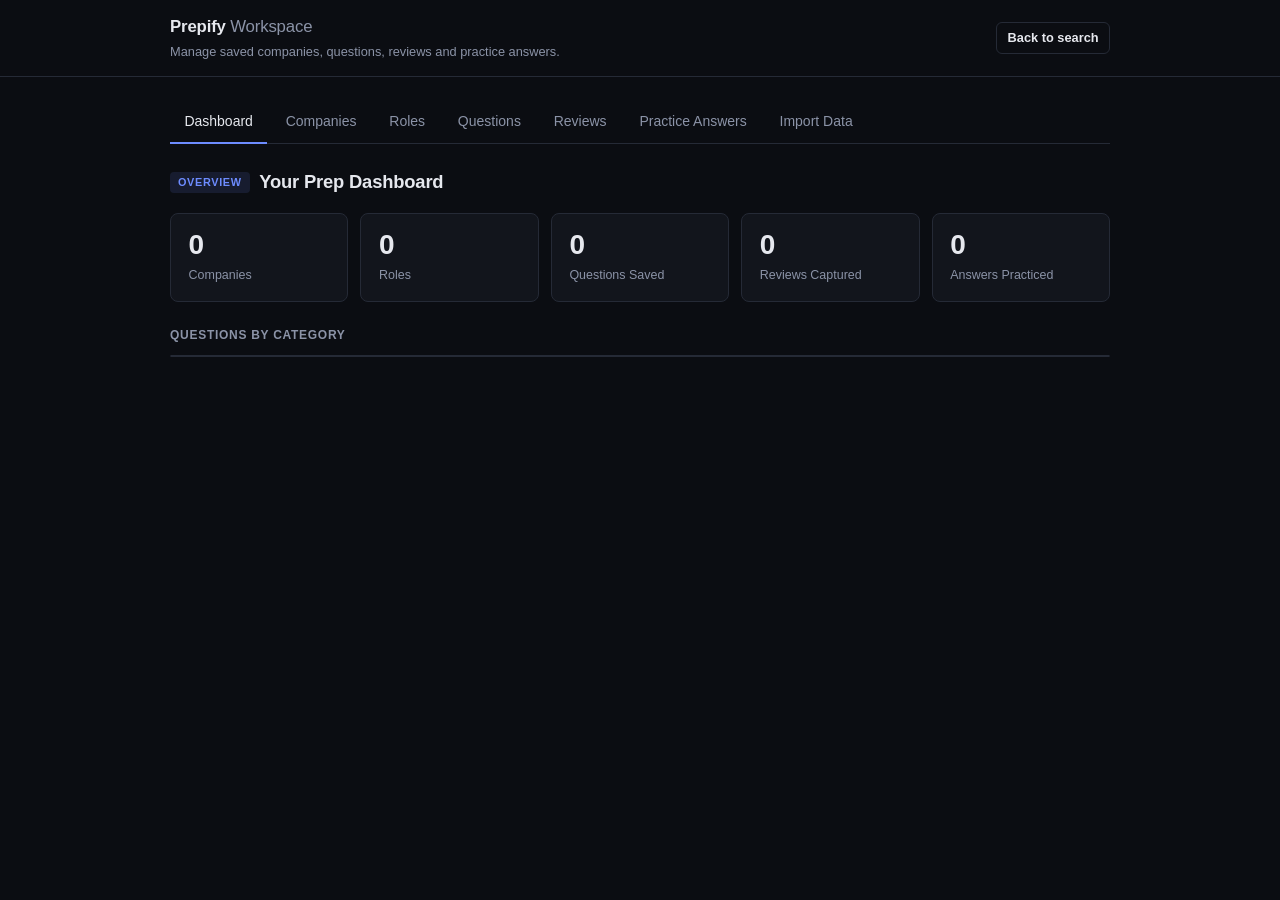
==== templates/index.html @ 66b022c6 "Add Prepify Flask app, capture API and dark workspace UI Flask + SQLite backend for companies, roles" ====
<!DOCTYPE html>
<html lang="en">
<head>
  <meta charset="UTF-8" />
  <meta name="color-scheme" content="dark" />
  <meta name="viewport" content="width=device-width, initial-scale=1.0" />
  <title>Prepify</title>
  <link rel="stylesheet" href="/static/style.css" />
</head>
<body>
  <header>
    <div class="container">
      <div style="display:flex;justify-content:space-between;align-items:center;gap:1rem;">
        <div>
          <h1>Prepify <span style="color:var(--muted);font-weight:500;">Workspace</span></h1>
          <p>Manage saved companies, questions, reviews and practice answers.</p>
        </div>
        <a href="/" class="btn btn-secondary btn-sm">Back to search</a>
      </div>
    </div>
  </header>

  <div class="container">
    <!-- Navigation -->
    <nav class="nav">
      <button class="tab active" data-section="dashboard">Dashboard</button>
      <button class="tab" data-section="companies">Companies</button>
      <button class="tab" data-section="roles">Roles</button>
      <button class="tab" data-section="questions">Questions</button>
      <button class="tab" data-section="reviews">Reviews</button>
      <button class="tab" data-section="answers">Practice Answers</button>
      <button class="tab" data-section="import">Import Data</button>
    </nav>

    <!-- Stats -->
    <section id="dashboard" class="active">
      <h2><span class="badge">Overview</span> Your Prep Dashboard</h2>
      <div class="stats">
        <div class="stat-card">
          <div class="value" id="stat-companies">0</div>
          <div class="label">Companies</div>
        </div>
        <div class="stat-card">
          <div class="value" id="stat-roles">0</div>
          <div class="label">Roles</div>
        </div>
        <div class="stat-card">
          <div class="value" id="stat-questions">0</div>
          <div class="label">Questions Saved</div>
        </div>
        <div class="stat-card">
          <div class="value" id="stat-reviews">0</div>
          <div class="label">Reviews Captured</div>
        </div>
        <div class="stat-card">
          <div class="value" id="stat-answers">0</div>
          <div class="label">Answers Practiced</div>
        </div>
      </div>
      <h3 style="margin-top:1.5rem;">Questions by category</h3>
      <div id="cat-list" style="display:grid;gap:0.5rem;"></div>
    </section>

    <!-- Reviews -->
    <section id="reviews">
      <h2><span class="badge">Reviews</span> Captured Company Reviews</h2>
      <div class="form-grid">
        <select id="review-company"><option value="">All companies</option></select>
      </div>
      <div id="review-list" style="margin-top:1rem;"></div>
    </section>

    <!-- Companies -->
    <section id="companies">
      <h2><span class="badge">Companies</span> Add & Browse Companies</h2>
      <form id="company-form" class="form-grid">
        <input id="company-name" placeholder="Company name (e.g. Stripe)" required />
        <input id="company-industry" placeholder="Industry (e.g. Fintech)" />
        <input id="company-size" placeholder="Size (e.g. 501-1000)" />
        <input id="company-location" placeholder="Location (e.g. Remote / SF)" />
        <input id="company-website" placeholder="Website" />
        <input id="company-notes" placeholder="Notes" />
        <button type="submit" class="btn btn-primary">Add Company</button>
      </form>
      <h3 style="margin-top:1rem;">Saved Companies</h3>
      <div id="company-list"></div>
    </section>

    <!-- Roles -->
    <section id="roles">
      <h2><span class="badge">Roles</span> Add Interview Roles</h2>
      <form id="role-form" class="form-grid">
        <select id="role-company" required>
          <option value="">Select company</option>
        </select>
        <input id="role-title" placeholder="Role title (e.g. Software Engineer)" required />
        <input id="role-level" placeholder="Level (e.g. Mid, Senior)" />
        <input id="role-department" placeholder="Department (e.g. Backend)" />
        <input id="role-desc" placeholder="Role description" />
        <button type="submit" class="btn btn-primary">Add Role</button>
      </form>
      <h3 style="margin-top:1rem;">Saved Roles</h3>
      <div id="role-list"></div>
    </section>

    <!-- Questions -->
    <section id="questions">
      <h2><span class="badge">Questions</span> Save Interview Questions</h2>
      <form id="question-form" class="form-grid">
        <select id="q-round" required>
          <option value="">Interview round</option>
          <option>Screen</option>
          <option>Technical</option>
          <option>Behavioral</option>
          <option>System Design</option>
          <option>Take-home</option>
        </select>
        <select id="q-category" required>
          <option value="">Category</option>
          <option>Coding</option>
          <option>System Design</option>
          <option>Behavioral</option>
          <option>SQL</option>
          <option>Other</option>
        </select>
        <input id="q-text" placeholder="Question text" required />
        <input id="q-topic" placeholder="Topic / tags (e.g. arrays, redis)" />
        <select id="q-difficulty">
          <option value="">Difficulty</option>
          <option>Easy</option>
          <option>Medium</option>
          <option>Hard</option>
        </select>
        <input id="q-source" placeholder="Source (e.g. Glassdoor, LeetCode)" />
        <button type="submit" class="btn btn-primary">Add Question</button>
      </form>
      <h3 style="margin-top:1rem;">Questions</h3>
      <div id="question-list"></div>
    </section>

    <!-- Practice Answers -->
    <section id="answers">
      <h2><span class="badge">Practice</span> Write & Save Your Answers</h2>
      <form id="answer-form" class="form-grid">
        <textarea id="answer-text" placeholder="Write your answer here..." required></textarea>
        <textarea id="answer-code" placeholder="Paste code solution (optional)"></textarea>
        <input id="answer-lang" placeholder="Language (e.g. Python, JavaScript)" />
        <input id="answer-time" type="number" placeholder="Time spent (minutes)" />
        <input id="answer-rating" type="number" min="1" max="5" placeholder="Self rating 1-5" />
        <input id="answer-feedback" placeholder="Feedback / notes" />
        <button type="submit" class="btn btn-primary">Save Answer</button>
      </form>
      <div id="answer-area" class="hidden">
        <h3 style="margin-top:1.5rem;">Previous Answers</h3>
        <div id="answer-list"></div>
      </div>
    </section>

    <!-- Import -->
    <section id="import">
      <h2><span class="badge">Import</span> Bulk Import Questions</h2>
      <p style="margin-bottom:1rem;color:var(--muted);font-size:0.9rem;">
        Paste a JSON array of questions below. Each item needs: <code>round_type</code>, <code>category</code>, <code>text</code>.
        Optional: <code>topic</code>, <code>difficulty</code>, <code>source</code>, <code>tags</code>.
      </p>
      <form id="import-form" class="form-grid">
        <select id="import-role" required>
          <option value="">Select role to import into</option>
        </select>
        <textarea id="import-json" placeholder='[{"round_type":"Technical","category":"Coding","text":"Reverse a linked list","difficulty":"Medium","source":"LeetCode","tags":"linked-list"}]' required></textarea>
        <button type="submit" class="btn btn-primary">Import Questions</button>
      </form>
      <div id="import-result" style="margin-top:1rem;"></div>
    </section>
  </div>

  <script src="/static/script.js"></script>
</body>
</html>
---- static/style.css ----
/* Prepify — minimal dark UI */
:root {
  --bg: #0b0d12;
  --surface: #12151c;
  --surface-2: #181c25;
  --border: #252a36;
  --text: #e6e8ee;
  --muted: #8b93a7;
  --accent: #6d8cff;
  --accent-hover: #8aa3ff;
  --accent-soft: rgba(109, 140, 255, 0.12);
  --success: #3fb97f;
  --danger: #ef6b6b;
  --radius: 8px;
  color-scheme: dark;
}

* { box-sizing: border-box; margin: 0; padding: 0; }

body {
  font-family: Inter, -apple-system, BlinkMacSystemFont, 'Segoe UI', Roboto, Helvetica, Arial, sans-serif;
  font-size: 14px;
  background: var(--bg);
  color: var(--text);
  line-height: 1.55;
  padding-bottom: 4rem;
  -webkit-font-smoothing: antialiased;
}

a { color: var(--accent); text-decoration: none; }
a:hover { color: var(--accent-hover); text-decoration: underline; }

code {
  background: var(--surface-2);
  border: 1px solid var(--border);
  border-radius: 4px;
  padding: 0.1rem 0.35rem;
  font-size: 0.85em;
}

/* Header */
header {
  background: var(--bg);
  border-bottom: 1px solid var(--border);
  padding: 0.9rem 0;
  position: sticky;
  top: 0;
  z-index: 100;
}

header h1 {
  font-size: 1.05rem;
  font-weight: 650;
  letter-spacing: -0.01em;
}

header p {
  font-size: 0.8rem;
  color: var(--muted);
  margin-top: 0.1rem;
}

.container { max-width: 980px; margin: 0 auto; padding: 0 1.25rem; }
header + .container { padding-top: 1.5rem; }

/* Nav */
.nav {
  display: flex;
  gap: 0.25rem;
  margin-bottom: 1.5rem;
  flex-wrap: wrap;
  border-bottom: 1px solid var(--border);
}

.nav .tab {
  padding: 0.6rem 0.9rem;
  border: none;
  border-bottom: 2px solid transparent;
  margin-bottom: -1px;
  background: none;
  color: var(--muted);
  cursor: pointer;
  font: inherit;
  font-weight: 500;
  transition: color 0.15s, border-color 0.15s;
}

.nav .tab:hover { color: var(--text); }

.nav .tab.active {
  color: var(--text);
  border-bottom-color: var(--accent);
}

/* Sections */
section { display: none; }
section.active { display: block; }

section h2 {
  font-size: 1.15rem;
  font-weight: 650;
  letter-spacing: -0.01em;
  margin-bottom: 1rem;
  display: flex;
  align-items: center;
  gap: 0.6rem;
}

section h3 {
  font-size: 0.75rem;
  font-weight: 600;
  text-transform: uppercase;
  letter-spacing: 0.06em;
  color: var(--muted);
  margin-bottom: 0.6rem;
}

section h2 .badge {
  font-size: 0.68rem;
  font-weight: 600;
  text-transform: uppercase;
  letter-spacing: 0.06em;
  padding: 0.15rem 0.5rem;
  background: var(--accent-soft);
  color: var(--accent);
  border-radius: 4px;
}

section > p { color: var(--muted); }

/* Stats */
.stats {
  display: grid;
  grid-template-columns: repeat(auto-fit, minmax(150px, 1fr));
  gap: 0.75rem;
  margin-bottom: 1.5rem;
}

.stat-card {
  background: var(--surface);
  border: 1px solid var(--border);
  border-radius: var(--radius);
  padding: 1rem 1.1rem;
}

.stat-card .value {
  font-size: 1.75rem;
  font-weight: 650;
  letter-spacing: -0.02em;
  line-height: 1.1;
}

.stat-card .label {
  font-size: 0.78rem;
  color: var(--muted);
  margin-top: 0.35rem;
}

/* Forms */
.form-grid {
  display: grid;
  grid-template-columns: repeat(auto-fit, minmax(220px, 1fr));
  gap: 0.75rem;
  margin-bottom: 1rem;
  padding: 1rem;
  background: var(--surface);
  border: 1px solid var(--border);
  border-radius: var(--radius);
}

input, select, textarea {
  width: 100%;
  padding: 0.55rem 0.7rem;
  border: 1px solid var(--border);
  border-radius: 6px;
  font: inherit;
  background: var(--bg);
  color: var(--text);
}

input::placeholder, textarea::placeholder { color: #5b6275; }

input:focus, select:focus, textarea:focus {
  outline: none;
  border-color: var(--accent);
  box-shadow: 0 0 0 3px var(--accent-soft);
}

textarea { min-height: 90px; resize: vertical; font-family: inherit; }

/* Buttons */
.btn {
  display: inline-block;
  padding: 0.55rem 1rem;
  border: 1px solid transparent;
  border-radius: 6px;
  font: inherit;
  font-weight: 550;
  cursor: pointer;
  transition: background 0.15s, border-color 0.15s;
}

.btn-primary { background: var(--accent); color: #0b0d12; }
.btn-primary:hover { background: var(--accent-hover); }

.btn-secondary {
  background: transparent;
  color: var(--text);
  border-color: var(--border);
}
.btn-secondary:hover { background: var(--surface-2); border-color: #333a4a; }

.btn-sm { padding: 0.3rem 0.65rem; font-size: 0.8rem; }

/* Lists */
#cat-list, #company-list, #role-list, #question-list, #answer-list, #review-list {
  background: var(--surface);
  border: 1px solid var(--border);
  border-radius: var(--radius);
  padding: 0 1rem;
}

#cat-list:empty, #company-list:empty, #role-list:empty, #question-list:empty,
#answer-list:empty, #review-list:empty { display: none; }

.list-item {
  border-bottom: 1px solid var(--border);
  padding: 0.8rem 0;
  display: flex;
  justify-content: space-between;
  align-items: center;
  gap: 1rem;
}

.list-item:last-child { border-bottom: none; }

.meta { font-size: 0.82rem; color: var(--muted); }

.empty {
  text-align: center;
  color: var(--muted);
  padding: 2rem;
}

/* Tags */
.tag {
  display: inline-block;
  font-size: 0.7rem;
  font-weight: 500;
  padding: 0.1rem 0.45rem;
  background: var(--surface-2);
  border: 1px solid var(--border);
  color: var(--muted);
  border-radius: 4px;
  margin-right: 0.35rem;
}

/* Answer card */
.answer-card {
  background: var(--bg);
  border: 1px solid var(--border);
  border-radius: 6px;
  padding: 0.8rem;
  margin-top: 0.6rem;
}

.answer-card .label {
  font-size: 0.7rem;
  text-transform: uppercase;
  letter-spacing: 0.06em;
  color: var(--muted);
  margin-bottom: 0.4rem;
}

pre { color: var(--text); }

.hidden { display: none !important; }

@media (max-width: 640px) {
  .container { padding: 0 0.85rem; }
}
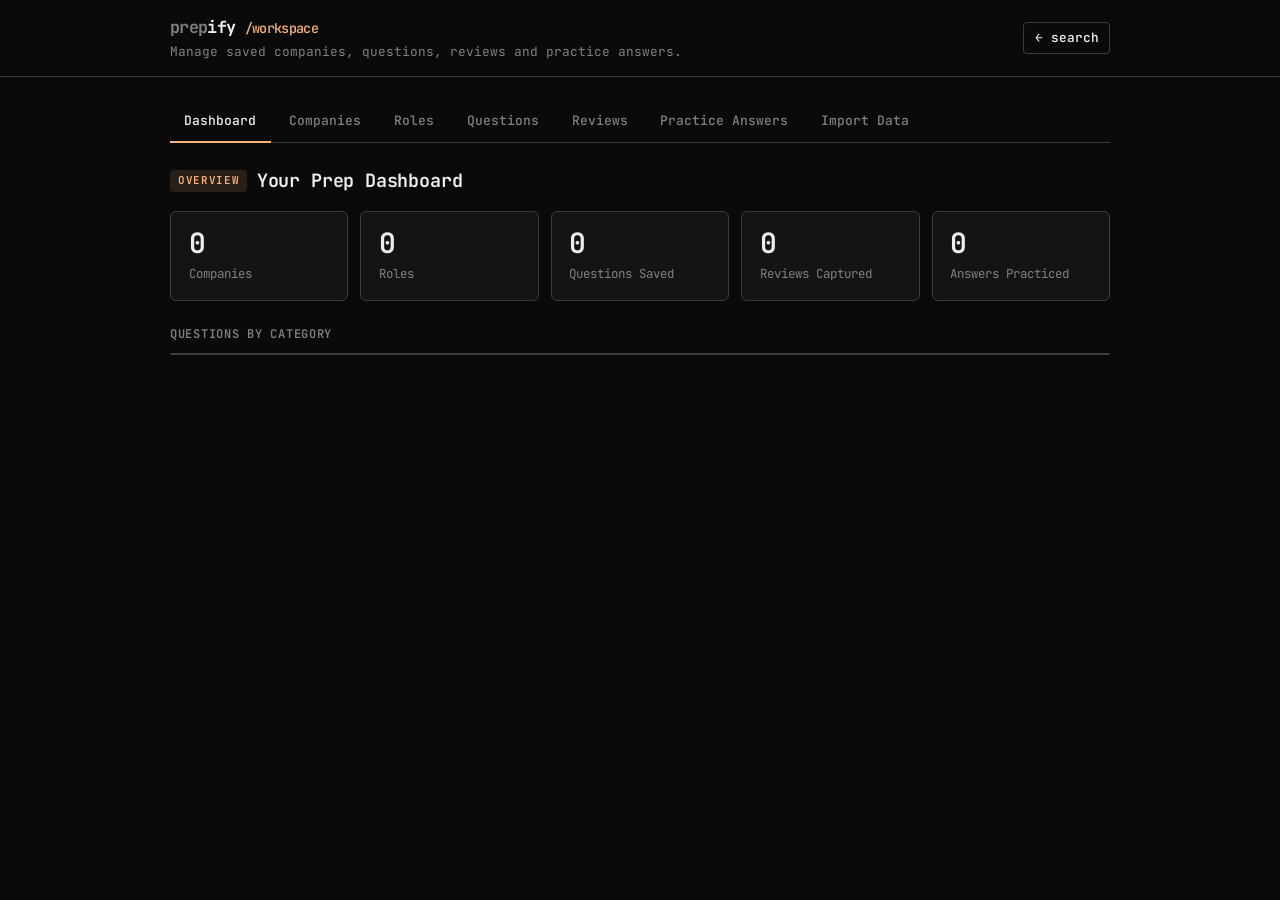
==== commit 7e0cd3e3: "Switch UI to OpenCode-style dark terminal theme Near-black background, JetBrains Mono, thin grey bor" ====
--- a/templates/index.html
+++ b/templates/index.html
@@ -5,6 +5,9 @@
   <meta name="color-scheme" content="dark" />
   <meta name="viewport" content="width=device-width, initial-scale=1.0" />
   <title>Prepify</title>
+  <link rel="preconnect" href="https://fonts.googleapis.com" />
+  <link rel="preconnect" href="https://fonts.gstatic.com" crossorigin />
+  <link href="https://fonts.googleapis.com/css2?family=JetBrains+Mono:wght@400;500;700&display=swap" rel="stylesheet" />
   <link rel="stylesheet" href="/static/style.css" />
 </head>
 <body>
@@ -12,10 +15,10 @@
     <div class="container">
       <div style="display:flex;justify-content:space-between;align-items:center;gap:1rem;">
         <div>
-          <h1>Prepify <span style="color:var(--muted);font-weight:500;">Workspace</span></h1>
+          <h1 class="wordmark"><span class="dim">prep</span>ify <span style="color:var(--accent);font-weight:500;font-size:0.8em;">/workspace</span></h1>
           <p>Manage saved companies, questions, reviews and practice answers.</p>
         </div>
-        <a href="/" class="btn btn-secondary btn-sm">Back to search</a>
+        <a href="/" class="btn btn-secondary btn-sm">&larr; search</a>
       </div>
     </div>
   </header>
--- a/static/style.css
+++ b/static/style.css
@@ -1,25 +1,26 @@
-/* Prepify — minimal dark UI */
+/* Prepify workspace — OpenCode-style dark terminal theme */
 :root {
-  --bg: #0b0d12;
-  --surface: #12151c;
-  --surface-2: #181c25;
-  --border: #252a36;
-  --text: #e6e8ee;
-  --muted: #8b93a7;
-  --accent: #6d8cff;
-  --accent-hover: #8aa3ff;
-  --accent-soft: rgba(109, 140, 255, 0.12);
-  --success: #3fb97f;
-  --danger: #ef6b6b;
-  --radius: 8px;
+  --bg: #0a0a0a;
+  --surface: #141414;
+  --surface-2: #1e1e1e;
+  --border: #3c3c3c;
+  --text: #eeeeee;
+  --muted: #808080;
+  --accent: #fab283;
+  --accent-hover: #fcc6a4;
+  --accent-soft: rgba(250, 178, 131, 0.12);
+  --success: #7fd88f;
+  --danger: #e06c75;
+  --radius: 6px;
+  --mono: 'JetBrains Mono', 'Cascadia Code', 'Fira Code', ui-monospace, Consolas, monospace;
   color-scheme: dark;
 }
 
 * { box-sizing: border-box; margin: 0; padding: 0; }
 
 body {
-  font-family: Inter, -apple-system, BlinkMacSystemFont, 'Segoe UI', Roboto, Helvetica, Arial, sans-serif;
-  font-size: 14px;
+  font-family: var(--mono);
+  font-size: 13px;
   background: var(--bg);
   color: var(--text);
   line-height: 1.55;
@@ -27,7 +28,7 @@
   -webkit-font-smoothing: antialiased;
 }
 
-a { color: var(--accent); text-decoration: none; }
+a { color: #5c9cf5; text-decoration: none; }
 a:hover { color: var(--accent-hover); text-decoration: underline; }
 
 code {
@@ -117,6 +118,7 @@
 
 section h2 .badge {
   font-size: 0.68rem;
+  font-family: var(--mono);
   font-weight: 600;
   text-transform: uppercase;
   letter-spacing: 0.06em;
@@ -279,3 +281,10 @@
 @media (max-width: 640px) {
   .container { padding: 0 0.85rem; }
 }
+
+/* terminal touches */
+::selection { background: var(--accent); color: var(--bg); }
+input, select, textarea { border-radius: 4px; caret-color: var(--accent); }
+.btn { border-radius: 4px; }
+.wordmark { font-weight: 700; letter-spacing: -0.04em; }
+.wordmark .dim { color: var(--muted); }
